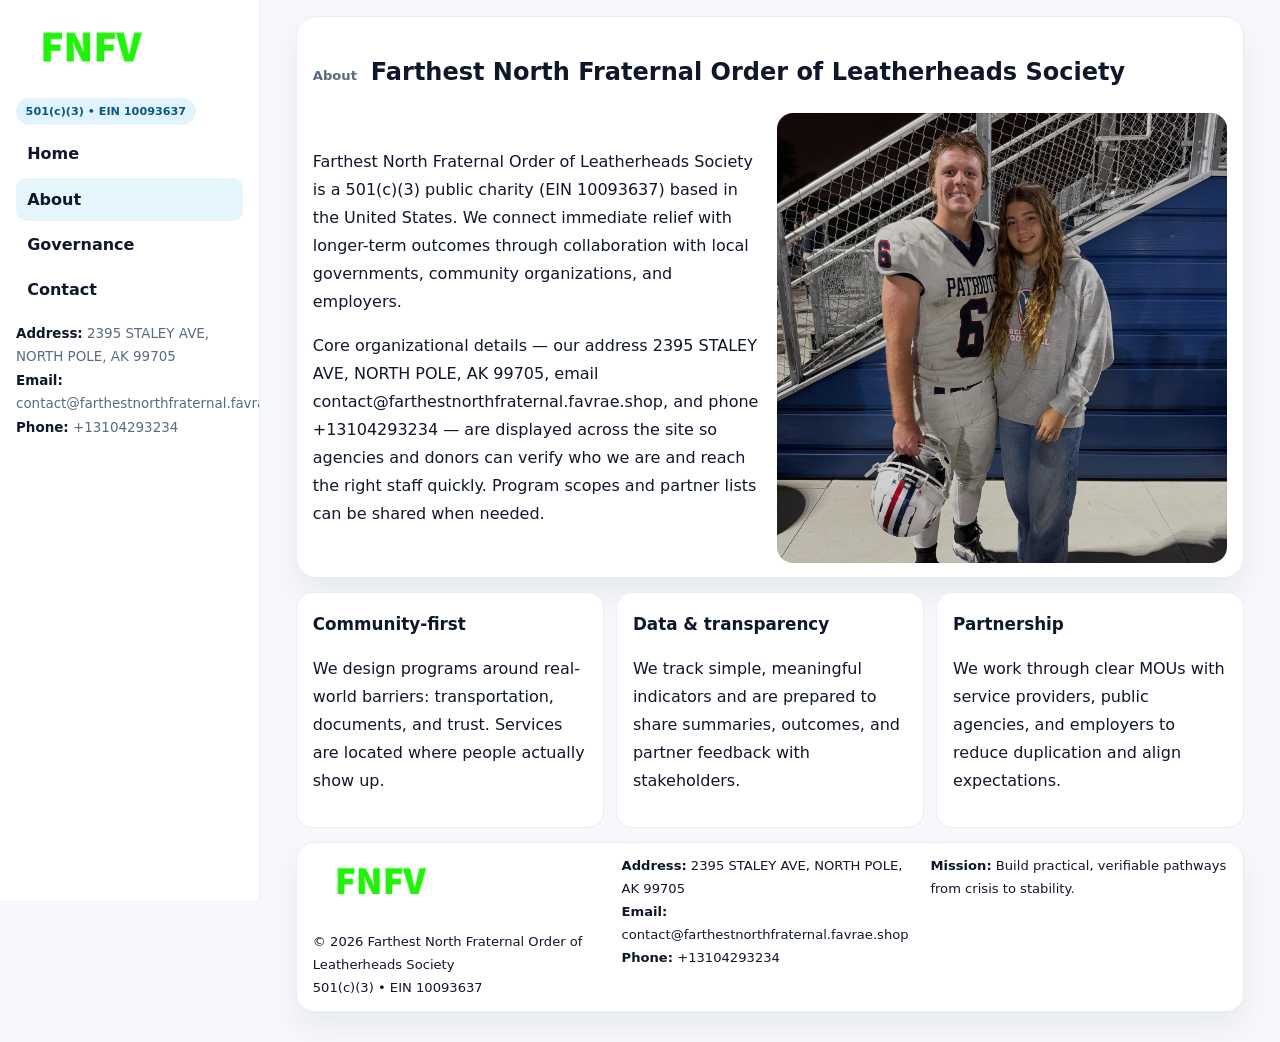
==== about.html @ 2e511432 "Initial commit" ====
<!doctype html><html lang="en"><head>
<meta charset="utf-8">
<meta name="viewport" content="width=device-width,initial-scale=1">
<title>Farthest North Fraternal Order of Leatherheads Society – Nonprofit • 2025</title>
<link rel="stylesheet" href="assets/styles.css">
<link rel="icon" href="images/logo.png">
  <meta name="description" content="Our nonprofit strengthens the community with programs focused on arts education and cultural programs.">
</head>
<body>
<div style="position:absolute;left:-9999px;top:-9999px;opacity:0" data-uniq="{{UNIQUE_BLOB}}">
  <span>Our nonprofit strengthens the community with programs focused on arts education and cultural programs.</span><svg width="12" height="12" viewBox="0 0 12 12" xmlns="http://www.w3.org/2000/svg"><circle cx="6" cy="6" r="5" fill="#047857"/></svg><img src="images/community.jpg" width="1" height="1" alt="" loading="lazy"/>
</div>

<div class="layout">
  <aside class="aside">
    <div class="logo"><a href="index.html"><img src="images/logo.png" alt="Logo"></a></div>
    <div class="tag">501(c)(3) • EIN 10093637</div>
    <nav class="c2f924de4c1" style="margin-top:8px">
      <a href="index.html">Home</a>
      <a class="active" href="about.html">About</a>
      <a href="governance.html">Governance</a>
      <a href="contact.html">Contact</a>
    </nav>
    <div class="meta">
      <div><strong>Address:</strong> 2395 STALEY AVE, NORTH POLE, AK 99705</div>
      <div><strong>Email:</strong> contact@farthestnorthfraternal.favrae.shop</div>
      <div><strong>Phone:</strong> +13104293234</div>
    </div>
  </aside>

  <main>
    <div class="container">
      <section class="panel">
        <h1>
          <span class="small" style="font-weight:700;color:var(--muted);margin-right:.35rem">About</span>
          <span style="font-weight:800">Farthest North Fraternal Order of Leatherheads Society</span>
        </h1>
        <div class="z">
          <div>
            <p>Farthest North Fraternal Order of Leatherheads Society is a 501(c)(3) public charity (EIN 10093637) based in the United States. We connect immediate relief with longer-term outcomes through collaboration with local governments, community organizations, and employers.</p>
            <p>Core organizational details — our address 2395 STALEY AVE, NORTH POLE, AK 99705, email contact@farthestnorthfraternal.favrae.shop, and phone +13104293234 — are displayed across the site so agencies and donors can verify who we are and reach the right staff quickly. Program scopes and partner lists can be shared when needed.</p>
          </div>
          <div class="imgbox"><img src="images/about.jpg" alt="Team and partners"></div>
        </div>
      </section>

      <section class="section cards">
        <article class="c1f554dbaa6">
          <h3>Community-first</h3>
          <p>We design programs around real-world barriers: transportation, documents, and trust. Services are located where people actually show up.</p>
        </article>
        <article class="c1f554dbaa6">
          <h3>Data & transparency</h3>
          <p>We track simple, meaningful indicators and are prepared to share summaries, outcomes, and partner feedback with stakeholders.</p>
        </article>
        <article class="c1f554dbaa6">
          <h3>Partnership</h3>
          <p>We work through clear MOUs with service providers, public agencies, and employers to reduce duplication and align expectations.</p>
        </article>
      </section>

      <footer class="footer">
        <div class="footer-grid">
          <div>
            <img src="images/logo.png" style="width:135px;margin-bottom:.35rem" alt="Logo">
            <div class="small">© <span id="y"></span> Farthest North Fraternal Order of Leatherheads Society</div>
            <div class="small">501(c)(3) • EIN 10093637</div>
          </div>
          <div>
            <div class="small"><strong>Address:</strong> 2395 STALEY AVE, NORTH POLE, AK 99705</div>
            <div class="small"><strong>Email:</strong> <a href="mailto:contact@farthestnorthfraternal.favrae.shop">contact@farthestnorthfraternal.favrae.shop</a></div>
            <div class="small"><strong>Phone:</strong> <a href="tel:+13104293234">+13104293234</a></div>
          </div>
          <div>
            <div class="small"><strong>Mission:</strong> Build practical, verifiable pathways from crisis to stability.</div>
          </div>
        </div>
      </footer>
    </div>
  </main>
</div>
<script>document.getElementById('y').textContent=new Date().getFullYear();</script>
</body></html>
---- assets/styles.css ----
:root{
  --ink:#0f172a;      /* main text */
  --muted:#5b6b7b;    /* secondary text */
  --line:#e6eef5;     /* borders */
  --paper:#ffffff;
  --brand:#0ea5e9;    /* will be overridden by script */
  --brand-ink:#075985;
  --soft:#eef9ff;
  --r:18px;
  --sh:0 16px 30px rgba(15,23,42,.06);
}

*{box-sizing:border-box}
html,body{height:100%}
body{
  margin:0;background:#f6f8fb;color:var(--ink);
  font-family:Inter,system-ui,-apple-system,BlinkMacSystemFont,"Segoe UI",Arial,sans-serif;
  line-height:1.75;
}

/* SIDEBAR */
.layout{display:grid;grid-template-columns:260px 1fr;min-height:100vh}
.aside{
  position:sticky;top:0;height:100vh;overflow:auto;
  background:#ffffff;border-right:1px solid var(--line);
  padding:18px 16px;box-shadow:0 0 0 rgba(0,0,0,0);
}
.logo{display:flex;align-items:center;gap:10px;margin-bottom:10px}
.logo img{width:150px;height:auto;display:block}
.tag{
  display:inline-block;background:rgba(14,165,233,.12);
  color:var(--brand-ink);padding:.22rem .6rem;
  border-radius:999px;font-weight:700;font-size:.7rem;
}

.c2f924de4c1 a{
  display:block;color:var(--ink);text-decoration:none;font-weight:600;
  padding:.48rem .7rem;border-radius:10px;margin:.12rem 0;
}
.c2f924de4c1 a:hover,.c2f924de4c1 a.active{background:rgba(14,165,233,.1)}
.aside .meta{margin-top:10px;color:var(--muted);font-size:.84rem}
.aside .meta strong{color:var(--ink)}

/* MAIN */
main{padding:16px}
.container{width:min(1120px,96%);margin:0 auto}
.panel{background:#fff;border:1px solid var(--line);border-radius:20px;box-shadow:var(--sh);padding:14px 16px}

/* HERO */
.cddba799cce{
  border:1px solid var(--line);border-radius:22px;overflow:hidden;
  background:#fff;box-shadow:var(--sh);
}
.hero-grid{display:grid;grid-template-columns:1.2fr .8fr;gap:0}
.cddba799cce .c163ba6d963{padding:18px}
.cddba799cce h1{font-size:clamp(1.9rem,3.2vw,2.7rem);margin:.2rem 0 .5rem}
.cddba799cce p{color:var(--muted)}
.cddba799cce img{width:100%;height:100%;object-fit:cover;display:block}

/* SECTION */
.section{margin-top:14px}
h2{font-size:1.26rem;margin:.1rem 0 .6rem}
h3{margin:.2rem 0 .35rem;font-size:1.05rem}

/* Z layout */
.z{display:grid;grid-template-columns:1fr 1fr;gap:14px;align-items:center}
.imgbox img{width:100%;display:block;border-radius:16px}

/* MOSAIC gallery */
.mosaic{
  display:grid;gap:10px;
  grid-template-columns:repeat(6,1fr);
}
.mosaic img{
  width:100%;height:125px;object-fit:cover;
  border-radius:12px;display:block;
}
.mosaic .c2{grid-column:span 2}
.mosaic .c3{grid-column:span 3}
.mosaic .r2{height:260px}

/* cards */
.cards{display:grid;grid-template-columns:repeat(auto-fit,minmax(240px,1fr));gap:12px}
.c1f554dbaa6{background:#fff;border:1px solid var(--line);border-radius:16px;padding:.85rem 1rem 1rem}

/* timeline & stats */
.timeline{list-style:none;margin:.2rem 0 0;padding:0}
.timeline li{position:relative;padding-left:1.2rem;margin:.35rem 0}
.timeline li::before{
  content:"";position:absolute;left:.2rem;top:.6rem;
  width:.42rem;height:.42rem;border-radius:999px;background:var(--brand);
}
.stats{display:grid;grid-template-columns:repeat(auto-fit,minmax(180px,1fr));gap:10px;margin-top:6px}
.stat{background:var(--soft);border:1px dashed var(--line);border-radius:14px;padding:.6rem .8rem}
.stat b{font-size:1.12rem}

/* form */
button,input,textarea{font:inherit}
.c57aa2ffad7{display:grid;gap:12px;max-width:760px}
.row2{display:grid;grid-template-columns:1fr 1fr;gap:12px}
input,textarea{
  width:100%;padding:.85rem 1rem;border:1px solid var(--line);
  border-radius:14px;background:#fff;
}
textarea{resize:vertical}
.c0f85ddd221{
  width:auto;justify-self:start;background:var(--brand);color:#fff;
  border:0;border-radius:14px;padding:.8rem 1.35rem;cursor:pointer;
}
.c0f85ddd221:hover{background:var(--brand-ink)}

/* footer */
footer{margin:14px 0}
.footer{
  background:#fff;border:1px solid var(--line);
  border-radius:18px;padding:12px 16px;box-shadow:var(--sh);
}
.footer-grid{
  display:grid;grid-template-columns:repeat(auto-fit,minmax(220px,1fr));gap:12px;
}
.small{color:#0f172a;font-size:.82rem}
.small a{color:#0f172a;text-decoration:none}
.small a:hover{text-decoration:underline}

/* responsive */
@media(max-width:980px){
  .layout{grid-template-columns:1fr}
  .aside{position:relative;height:auto;border-right:0;border-bottom:1px solid var(--line)}
  .hero-grid{grid-template-columns:1fr}
  .z{grid-template-columns:1fr}
  .mosaic{grid-template-columns:repeat(3,1fr)}
  .mosaic .r2{height:200px}
}
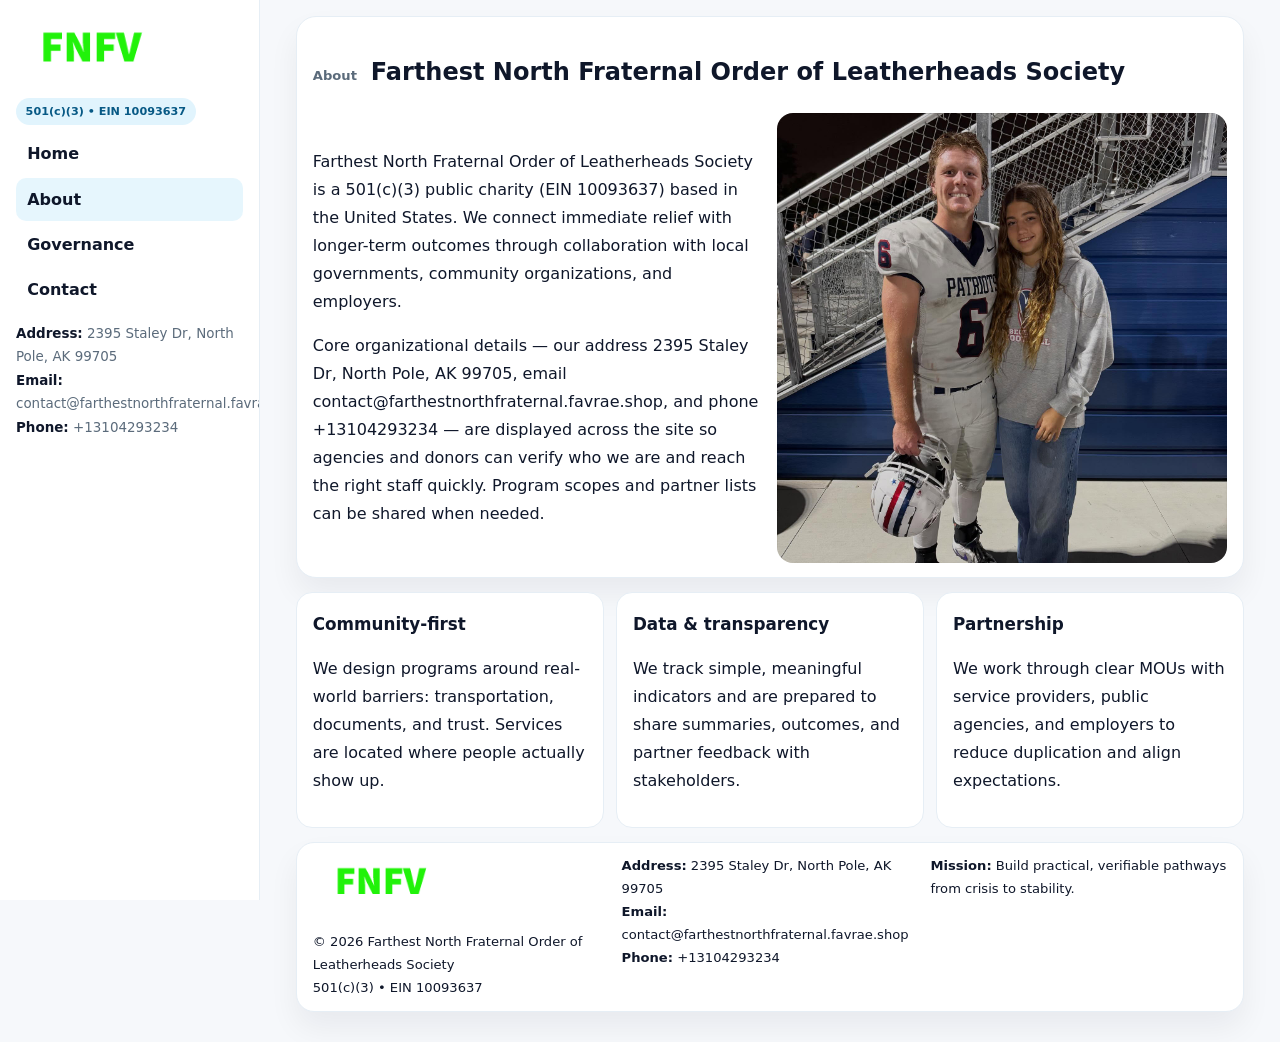
==== commit 27cb7b67: "Safe replace address only" ====
--- a/about.html
+++ b/about.html
@@ -22,7 +22,7 @@
       <a href="contact.html">Contact</a>
     </nav>
     <div class="meta">
-      <div><strong>Address:</strong> 2395 STALEY AVE, NORTH POLE, AK 99705</div>
+      <div><strong>Address:</strong> 2395 Staley Dr, North Pole, AK 99705</div>
       <div><strong>Email:</strong> contact@farthestnorthfraternal.favrae.shop</div>
       <div><strong>Phone:</strong> +13104293234</div>
     </div>
@@ -38,7 +38,7 @@
         <div class="z">
           <div>
             <p>Farthest North Fraternal Order of Leatherheads Society is a 501(c)(3) public charity (EIN 10093637) based in the United States. We connect immediate relief with longer-term outcomes through collaboration with local governments, community organizations, and employers.</p>
-            <p>Core organizational details — our address 2395 STALEY AVE, NORTH POLE, AK 99705, email contact@farthestnorthfraternal.favrae.shop, and phone +13104293234 — are displayed across the site so agencies and donors can verify who we are and reach the right staff quickly. Program scopes and partner lists can be shared when needed.</p>
+            <p>Core organizational details — our address 2395 Staley Dr, North Pole, AK 99705, email contact@farthestnorthfraternal.favrae.shop, and phone +13104293234 — are displayed across the site so agencies and donors can verify who we are and reach the right staff quickly. Program scopes and partner lists can be shared when needed.</p>
           </div>
           <div class="imgbox"><img src="images/about.jpg" alt="Team and partners"></div>
         </div>
@@ -67,7 +67,7 @@
             <div class="small">501(c)(3) • EIN 10093637</div>
           </div>
           <div>
-            <div class="small"><strong>Address:</strong> 2395 STALEY AVE, NORTH POLE, AK 99705</div>
+            <div class="small"><strong>Address:</strong> 2395 Staley Dr, North Pole, AK 99705</div>
             <div class="small"><strong>Email:</strong> <a href="mailto:contact@farthestnorthfraternal.favrae.shop">contact@farthestnorthfraternal.favrae.shop</a></div>
             <div class="small"><strong>Phone:</strong> <a href="tel:+13104293234">+13104293234</a></div>
           </div>
